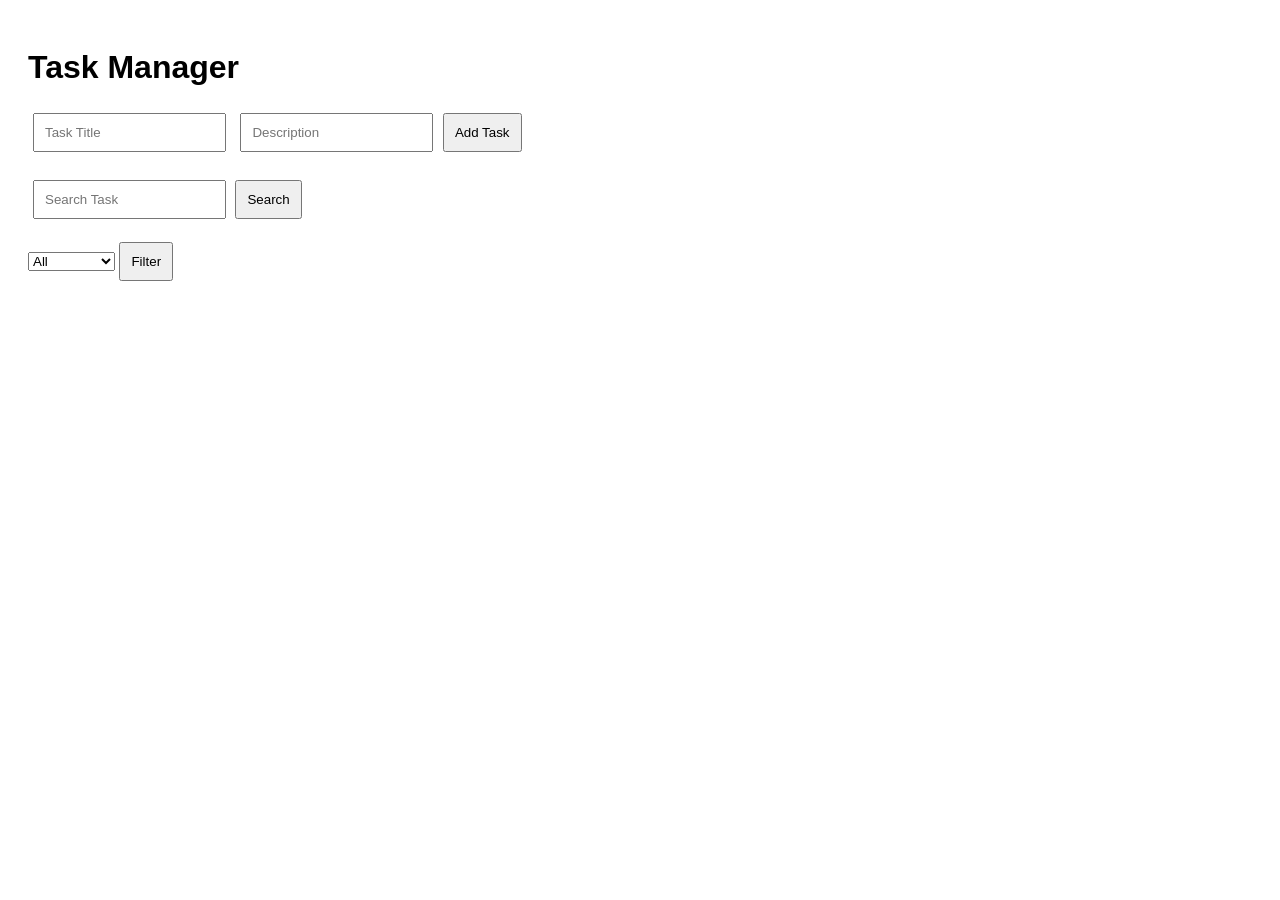
==== src/main/resources/static/index.html @ b946014a "Initial Task Manager Project" ====
<!DOCTYPE html>
<html>
<head>
    <title>Task Manager</title>
    <link rel="stylesheet" href="styles.css">
</head>
<body>

    <h1>Task Manager</h1>

    <div class="form">

        <input type="text" id="title" placeholder="Task Title">

        <input type="text" id="description" placeholder="Description">

        <button onclick="addTask()">
            Add Task
        </button>

        <br><br>

        <input
            type="text"
            id="searchBox"
            placeholder="Search Task">

        <button onclick="searchTask()">
            Search
        </button>

        <br><br>

        <select id="statusFilter">
            <option value="All">All</option>
            <option value="Pending">Pending</option>
            <option value="Completed">Completed</option>
        </select>

        <button onclick="filterTasks()">
            Filter
        </button>

    </div>

    <br>

    <div id="taskList"></div>

    <script src="script.js"></script>

</body>
</html>
---- src/main/resources/static/styles.css ----
body{
    font-family: Arial;
    padding:20px;
}

input{
    padding:10px;
    margin:5px;
}

button{
    padding:10px;
    cursor:pointer;
}

.task{
    border:1px solid #ccc;
    padding:10px;
    margin-top:10px;
}
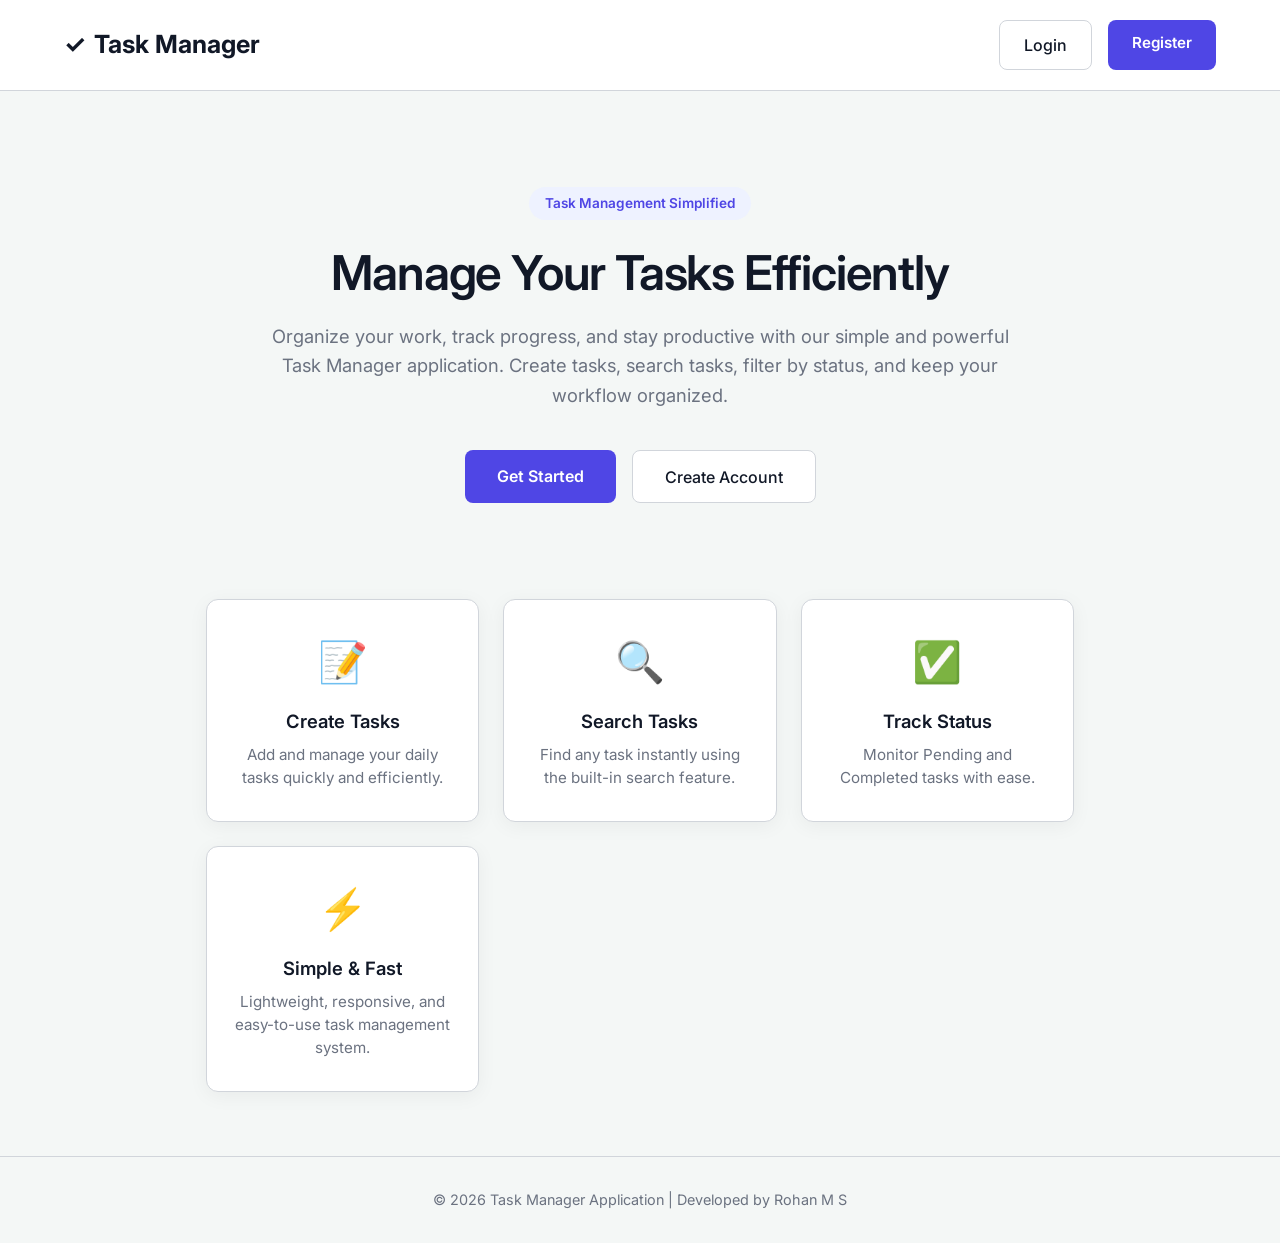
==== commit 6fc9ecc5: "Done With Jwt" ====
--- a/src/main/resources/static/index.html
+++ b/src/main/resources/static/index.html
@@ -1,53 +1,73 @@
 <!DOCTYPE html>
-<html>
+<html lang="en">
 <head>
-    <title>Task Manager</title>
+    <meta charset="UTF-8">
+    <meta name="viewport" content="width=device-width, initial-scale=1.0">
+    <title>Task Manager - Home</title>
+    <link href="https://fonts.googleapis.com/css2?family=Inter:wght@400;500;600;700;800&display=swap" rel="stylesheet">
     <link rel="stylesheet" href="styles.css">
 </head>
-<body>
+<body class="landing-body">
 
-    <h1>Task Manager</h1>
+    <nav class="navbar">
+        <div class="nav-logo">
+            <span class="logo-icon">✓</span> Task Manager
+        </div>
 
-    <div class="form">
+        <div class="nav-buttons">
+            <a href="login.html" class="btn-secondary">Login</a>
+            <a href="register.html" class="btn-primary">Register</a>
+        </div>
+    </nav>
 
-        <input type="text" id="title" placeholder="Task Title">
+    <main class="app-wrapper">
+        
+        <section class="hero-section">
+            <div class="hero-badge">Task Management Simplified</div>
+            <h1>Manage Your Tasks Efficiently</h1>
+            <p>
+                Organize your work, track progress, and stay productive with our
+                simple and powerful Task Manager application. Create tasks,
+                search tasks, filter by status, and keep your workflow organized.
+            </p>
 
-        <input type="text" id="description" placeholder="Description">
+            <div class="hero-buttons">
+                <a href="login.html" class="btn-primary hero-btn">Get Started</a>
+                <a href="register.html" class="btn-secondary hero-btn">Create Account</a>
+            </div>
+        </section>
 
-        <button onclick="addTask()">
-            Add Task
-        </button>
+        <section class="features-grid">
+            <div class="feature-card">
+                <div class="feature-icon">📝</div>
+                <h3>Create Tasks</h3>
+                <p>Add and manage your daily tasks quickly and efficiently.</p>
+            </div>
 
-        <br><br>
+            <div class="feature-card">
+                <div class="feature-icon">🔍</div>
+                <h3>Search Tasks</h3>
+                <p>Find any task instantly using the built-in search feature.</p>
+            </div>
 
-        <input
-            type="text"
-            id="searchBox"
-            placeholder="Search Task">
+            <div class="feature-card">
+                <div class="feature-icon">✅</div>
+                <h3>Track Status</h3>
+                <p>Monitor Pending and Completed tasks with ease.</p>
+            </div>
 
-        <button onclick="searchTask()">
-            Search
-        </button>
+            <div class="feature-card">
+                <div class="feature-icon">⚡</div>
+                <h3>Simple & Fast</h3>
+                <p>Lightweight, responsive, and easy-to-use task management system.</p>
+            </div>
+        </section>
 
-        <br><br>
+    </main>
 
-        <select id="statusFilter">
-            <option value="All">All</option>
-            <option value="Pending">Pending</option>
-            <option value="Completed">Completed</option>
-        </select>
-
-        <button onclick="filterTasks()">
-            Filter
-        </button>
-
-    </div>
-
-    <br>
-
-    <div id="taskList"></div>
-
-    <script src="script.js"></script>
+    <footer class="landing-footer">
+        © 2026 Task Manager Application | Developed by Rohan M S
+    </footer>
 
 </body>
-</html> +</html>
--- a/src/main/resources/static/styles.css
+++ b/src/main/resources/static/styles.css
@@ -1,20 +1,577 @@
-body{
-    font-family: Arial;
-    padding:20px;
-}
-
-input{
-    padding:10px;
-    margin:5px;
-}
-
-button{
-    padding:10px;
-    cursor:pointer;
-}
-
-.task{
-    border:1px solid #ccc;
-    padding:10px;
-    margin-top:10px;
+/* =========================================
+   1. Global Reset & Variables
+========================================= */
+* {
+    box-sizing: border-box;
+    margin: 0;
+    padding: 0;
+}
+
+:root {
+    --bg-main: #F4F7F6;       /* Slightly deeper background to make cards pop */
+    --bg-card: #FFFFFF;
+    --text-primary: #111827;
+    --text-secondary: #6B7280;
+    --border-color: #D1D5DB;  /* Darker border for better visibility */
+    
+    --brand-primary: #4F46E5;
+    --brand-hover: #4338CA;
+    --brand-light: #EEF2FF;
+    
+    --radius-lg: 12px;
+    --radius-md: 8px;
+    --shadow-card: 0 4px 20px rgba(0, 0, 0, 0.05); /* Softer, premium shadow */
+    --transition: all 0.2s ease;
+}
+
+body {
+    font-family: 'Inter', -apple-system, sans-serif;
+    background-color: var(--bg-main);
+    color: var(--text-primary);
+    line-height: 1.5;
+    -webkit-font-smoothing: antialiased;
+}
+
+/* =========================================
+   2. Login & Register Pages
+========================================= */
+.login-body {
+    display: flex;
+    align-items: center;
+    justify-content: center;
+    min-height: 100vh;
+    padding: 1rem;
+}
+
+.login-wrapper {
+    width: 100%;
+    max-width: 400px;
+}
+
+.login-card {
+    background: var(--bg-card);
+    border-radius: var(--radius-lg);
+    box-shadow: var(--shadow-card);
+    padding: 2.5rem 2rem;
+}
+
+/* Fixing the header and logo mark */
+.login-header {
+    text-align: center;
+    margin-bottom: 2rem;
+}
+
+.logo-placeholder {
+    width: 50px;
+    height: 50px;
+    background: var(--brand-light);
+    color: var(--brand-primary);
+    border-radius: 50%; /* Made it a perfect circle */
+    display: flex;
+    align-items: center;
+    justify-content: center;
+    font-size: 1.5rem;
+    font-weight: bold;
+    margin: 0 auto 1rem auto; /* Centers the circle */
+}
+
+.login-header h2 {
+    font-size: 1.5rem;
+    font-weight: 700;
+}
+
+.login-header p {
+    color: var(--text-secondary);
+    font-size: 0.9rem;
+    margin-top: 0.25rem;
+}
+
+.login-form {
+    display: flex;
+    flex-direction: column;
+    gap: 1.25rem; /* Clean spacing between inputs */
+}
+
+.form-group {
+    display: flex;
+    flex-direction: column;
+    gap: 0.4rem;
+    text-align: left;
+}
+
+.form-group label {
+    font-size: 0.85rem;
+    font-weight: 600;
+    color: var(--text-primary);
+}
+
+.signup-prompt {
+    text-align: center;
+    margin-top: 1.5rem;
+    font-size: 0.9rem;
+    color: var(--text-secondary);
+}
+
+.signup-prompt a {
+    color: var(--brand-primary);
+    font-weight: 600;
+    text-decoration: none;
+}
+
+.signup-prompt a:hover {
+    text-decoration: underline;
+}
+
+/* =========================================
+   3. Inputs & Buttons (Global)
+========================================= */
+.modern-input {
+    width: 100%;
+    padding: 0.75rem 1rem;
+    font-size: 0.95rem;
+    font-family: inherit;
+    border: 1px solid var(--border-color);
+    border-radius: var(--radius-md);
+    outline: none;
+    transition: var(--transition);
+}
+
+.modern-input:focus {
+    border-color: var(--brand-primary);
+    box-shadow: 0 0 0 3px var(--brand-light);
+}
+
+.btn-primary {
+    background-color: var(--brand-primary);
+    color: #fff;
+    font-family: inherit;
+    font-size: 0.95rem;
+    font-weight: 600;
+    padding: 0.75rem 1.5rem;
+    border-radius: var(--radius-md);
+    cursor: pointer;
+    border: none;
+    transition: var(--transition);
+    display: inline-block;
+}
+
+.btn-primary:hover {
+    background-color: var(--brand-hover);
+    transform: translateY(-1px);
+}
+
+.btn-secondary {
+    background-color: #fff;
+    color: var(--text-primary);
+    border: 1px solid var(--border-color);
+    font-weight: 500;
+    padding: 0.75rem 1.5rem;
+    border-radius: var(--radius-md);
+    cursor: pointer;
+    transition: var(--transition);
+}
+
+.btn-secondary:hover {
+    background-color: #F9FAFB;
+    border-color: #9CA3AF;
+}
+
+.w-full {
+    width: 100%;
+}
+
+/* =========================================
+   4. Dashboard Layout (Task Manager)
+========================================= */
+.app-wrapper {
+    width: 100%;
+    max-width: 900px;
+    margin: 0 auto;
+    padding: 2rem 1rem;
+    display: flex;
+    flex-direction: column;
+    gap: 2rem;
+}
+
+.app-header h1 {
+    font-size: 1.8rem;
+    font-weight: 700;
+}
+
+.app-header p {
+    color: var(--text-secondary);
+}
+
+.form-card {
+    background: var(--bg-card);
+    border-radius: var(--radius-lg);
+    box-shadow: var(--shadow-card);
+    padding: 1.5rem;
+    border: 1px solid #E5E7EB;
+}
+
+.input-section {
+    display: flex;
+    gap: 1rem;
+    align-items: center;
+}
+
+.toolbar-section {
+    display: flex;
+    justify-content: space-between;
+    gap: 1rem;
+}
+
+.input-group {
+    display: flex;
+    gap: 0.5rem;
+    flex: 1;
+}
+
+.divider {
+    border: none;
+    border-top: 1px solid #E5E7EB;
+    margin: 1.5rem 0;
+}
+
+.section-title {
+    font-size: 1.2rem;
+    font-weight: 600;
+    margin-bottom: 1rem;
+}
+
+/* =========================================
+   5. THE TASK LIST FIX (No JS Changes Required)
+========================================= */
+#taskList {
+    display: flex;
+    flex-direction: column;
+    gap: 0.75rem;
+}
+
+#taskList > div {
+    display: flex;
+    align-items: center;
+    flex-wrap: nowrap; /* Forces everything on one line on desktop */
+    padding: 1rem 1.25rem;
+    background: var(--bg-card);
+    border: 1px solid var(--border-color);
+    border-radius: var(--radius-md);
+    box-shadow: 0 1px 3px rgba(0,0,0,0.05);
+}
+
+/* 1st JS Element: The Title */
+#taskList > div > *:nth-child(1) {
+    flex: 0 0 15%; /* Fixed 15% width */
+    font-weight: 600;
+    font-size: 1rem;
+    color: var(--text-primary);
+    overflow: hidden;
+    text-overflow: ellipsis;
+    white-space: nowrap;
+}
+
+/* 2nd JS Element: The Description */
+#taskList > div > *:nth-child(2) {
+    flex: 1 1 auto; /* Takes up remaining middle space */
+    color: var(--text-secondary);
+    font-size: 0.95rem;
+    padding: 0 1rem;
+    overflow: hidden;
+    text-overflow: ellipsis;
+    white-space: nowrap;
+}
+
+/* 3rd JS Element: The Status */
+#taskList > div > *:nth-child(3) {
+    flex: 0 0 auto;
+    font-size: 0.85rem;
+    color: var(--text-secondary);
+    margin-right: 1rem;
+}
+
+/* 4th, 5th, 6th JS Elements: The Buttons */
+#taskList > div > button {
+    flex: 0 0 auto;
+    padding: 0.4rem 0.8rem;
+    font-size: 0.85rem;
+    font-weight: 500;
+    border-radius: 6px;
+    border: 1px solid var(--border-color);
+    background: #fff;
+    color: var(--text-primary);
+    cursor: pointer;
+    margin-left: 0.5rem;
+    transition: var(--transition);
+}
+
+#taskList > div > button:hover {
+    background: #F3F4F6;
+    border-color: #9CA3AF;
+}
+
+/* =========================================
+   6. Mobile Responsiveness
+========================================= */
+@media (max-width: 768px) {
+    .input-section, .toolbar-section {
+        flex-direction: column;
+    }
+    
+    .input-group, .modern-input, .btn-primary {
+        width: 100%;
+    }
+    
+    /* On tiny screens, allow the task list to stack neatly */
+    #taskList > div {
+        flex-wrap: wrap;
+        gap: 0.5rem;
+    }
+    
+    #taskList > div > *:nth-child(1),
+    #taskList > div > *:nth-child(2) {
+        flex: 1 1 100%;
+        padding: 0;
+    }
+    
+    #taskList > div > button {
+        margin-left: 0;
+        margin-right: 0.5rem;
+        margin-top: 0.5rem;
+    }
+}
+/* =========================================
+   7. Landing Page Specific Styles
+========================================= */
+.landing-body {
+    display: flex;
+    flex-direction: column;
+    min-height: 100vh;
+    padding: 0;
+    background-color: var(--bg-main);
+}
+
+/* Navigation Bar */
+.navbar {
+    display: flex;
+    justify-content: space-between;
+    align-items: center;
+    padding: 1.25rem 5%;
+    background: var(--bg-card);
+    border-bottom: 1px solid var(--border-color);
+    position: sticky;
+    top: 0;
+    z-index: 100;
+}
+
+.nav-logo {
+    display: flex;
+    align-items: center;
+    gap: 0.5rem;
+    font-size: 1.25rem;
+    font-weight: 700;
+    font-size: 25px;
+    color: var(--text-primary);
+}
+
+.nav-buttons {
+    display: flex;
+    gap: 1rem;
+}
+
+.nav-buttons a {
+    text-decoration: none;
+}
+
+/* Hero Section */
+.hero-section {
+    text-align: center;
+    padding: 4rem 1rem 2rem;
+    max-width: 800px;
+    margin: 0 auto;
+    animation: slideInTask 0.4s ease-out;
+}
+
+.hero-badge {
+    display: inline-block;
+    padding: 0.4rem 1rem;
+    background: var(--brand-light);
+    color: var(--brand-primary);
+    font-size: 0.85rem;
+    font-weight: 600;
+    border-radius: 999px;
+    margin-bottom: 1.5rem;
+}
+
+.hero-section h1 {
+    font-size: 3rem;
+    font-weight: 600;
+    line-height: 1.2;
+    color: var(--text-primary);
+    margin-bottom: 1.25rem;
+    letter-spacing: -0.025em;
+}
+
+.hero-section p {
+    font-size: 1.15rem;
+    color: var(--text-secondary);
+    line-height: 1.6;
+    margin-bottom: 2.5rem;
+}
+
+.hero-buttons {
+    display: flex;
+    justify-content: center;
+    gap: 1rem;
+    flex-wrap: wrap;
+}
+
+.hero-btn {
+    padding: 0.85rem 2rem;
+    font-size: 1rem;
+}
+
+.hero-buttons a {
+    text-decoration: none;
+}
+
+/* Features Grid */
+.features-grid {
+    display: grid;
+    grid-template-columns: repeat(auto-fit, minmax(220px, 1fr));
+    gap: 1.5rem;
+    padding: 2rem 0;
+    animation: slideInTask 0.5s ease-out;
+}
+
+.feature-card {
+    background: var(--bg-card);
+    padding: 2rem 1.5rem;
+    border-radius: var(--radius-lg);
+    border: 1px solid var(--border-color);
+    box-shadow: var(--shadow-card);
+    transition: var(--transition);
+    text-align: center;
+}
+
+.feature-card:hover {
+    transform: translateY(-5px);
+    border-color: var(--brand-primary);
+    box-shadow: 0 10px 25px rgba(79, 70, 229, 0.1);
+}
+
+.feature-icon {
+    font-size: 2.5rem;
+    margin-bottom: 1rem;
+}
+
+.feature-card h3 {
+    font-size: 1.15rem;
+    color: var(--text-primary);
+    margin-bottom: 0.5rem;
+    font-weight: 600;
+}
+
+.feature-card p {
+    color: var(--text-secondary);
+    font-size: 0.95rem;
+    line-height: 1.5;
+}
+
+/* Footer */
+.landing-footer {
+    text-align: center;
+    padding: 2rem;
+    color: var(--text-secondary);
+    font-size: 0.9rem;
+    margin-top: auto;
+    border-top: 1px solid var(--border-color);
+}
+
+/* Mobile Adjustments */
+@media (max-width: 768px) {
+    .hero-section h1 {
+        font-size: 2.25rem;
+    }
+    .hero-section p {
+        font-size: 1rem;
+    }
+    .navbar {
+        padding: 1rem 5%;
+    }
+    .nav-logo {
+        font-size: 1.1rem;
+    }
+}
+
+/* =========================================
+   8. Dashboard Navigation Bar
+========================================= */
+.dashboard-body {
+    background-color: var(--bg-main);
+    padding: 0; /* Removed padding so navbar touches the top */
+    display: block; /* Overrides the flex centering from login */
+}
+
+.dashboard-nav {
+    display: flex;
+    justify-content: space-between;
+    align-items: center;
+    background-color: var(--bg-card);
+    padding: 1rem 5%;
+    border-bottom: 1px solid var(--border-color);
+    box-shadow: 0 1px 2px rgba(0,0,0,0.02);
+    position: sticky;
+    top: 0;
+    z-index: 100;
+}
+
+.nav-left, .nav-right {
+    display: flex;
+    align-items: center;
+    gap: 1.5rem;
+}
+
+.nav-link {
+    color: var(--text-secondary);
+    text-decoration: none;
+    font-weight: 500;
+    font-size: 0.95rem;
+    transition: var(--transition);
+}
+
+.nav-link:hover {
+    color: var(--brand-primary);
+}
+
+.user-profile {
+    display: flex;
+    align-items: center;
+    gap: 0.5rem;
+    font-weight: 600;
+    color: var(--text-primary);
+    font-size: 0.95rem;
+}
+
+.avatar {
+    width: 32px;
+    height: 32px;
+    background-color: var(--brand-light);
+    color: var(--brand-primary);
+    border-radius: 50%;
+    display: flex;
+    align-items: center;
+    justify-content: center;
+    font-size: 1rem;
+}
+
+.btn-sm {
+    padding: 0.5rem 1rem;
+    font-size: 0.85rem;
+}
+
+/* Fix wrapper spacing since body padding was removed */
+.dashboard-body .app-wrapper {
+    padding-top: 3rem;
+    padding-bottom: 3rem;
 }
